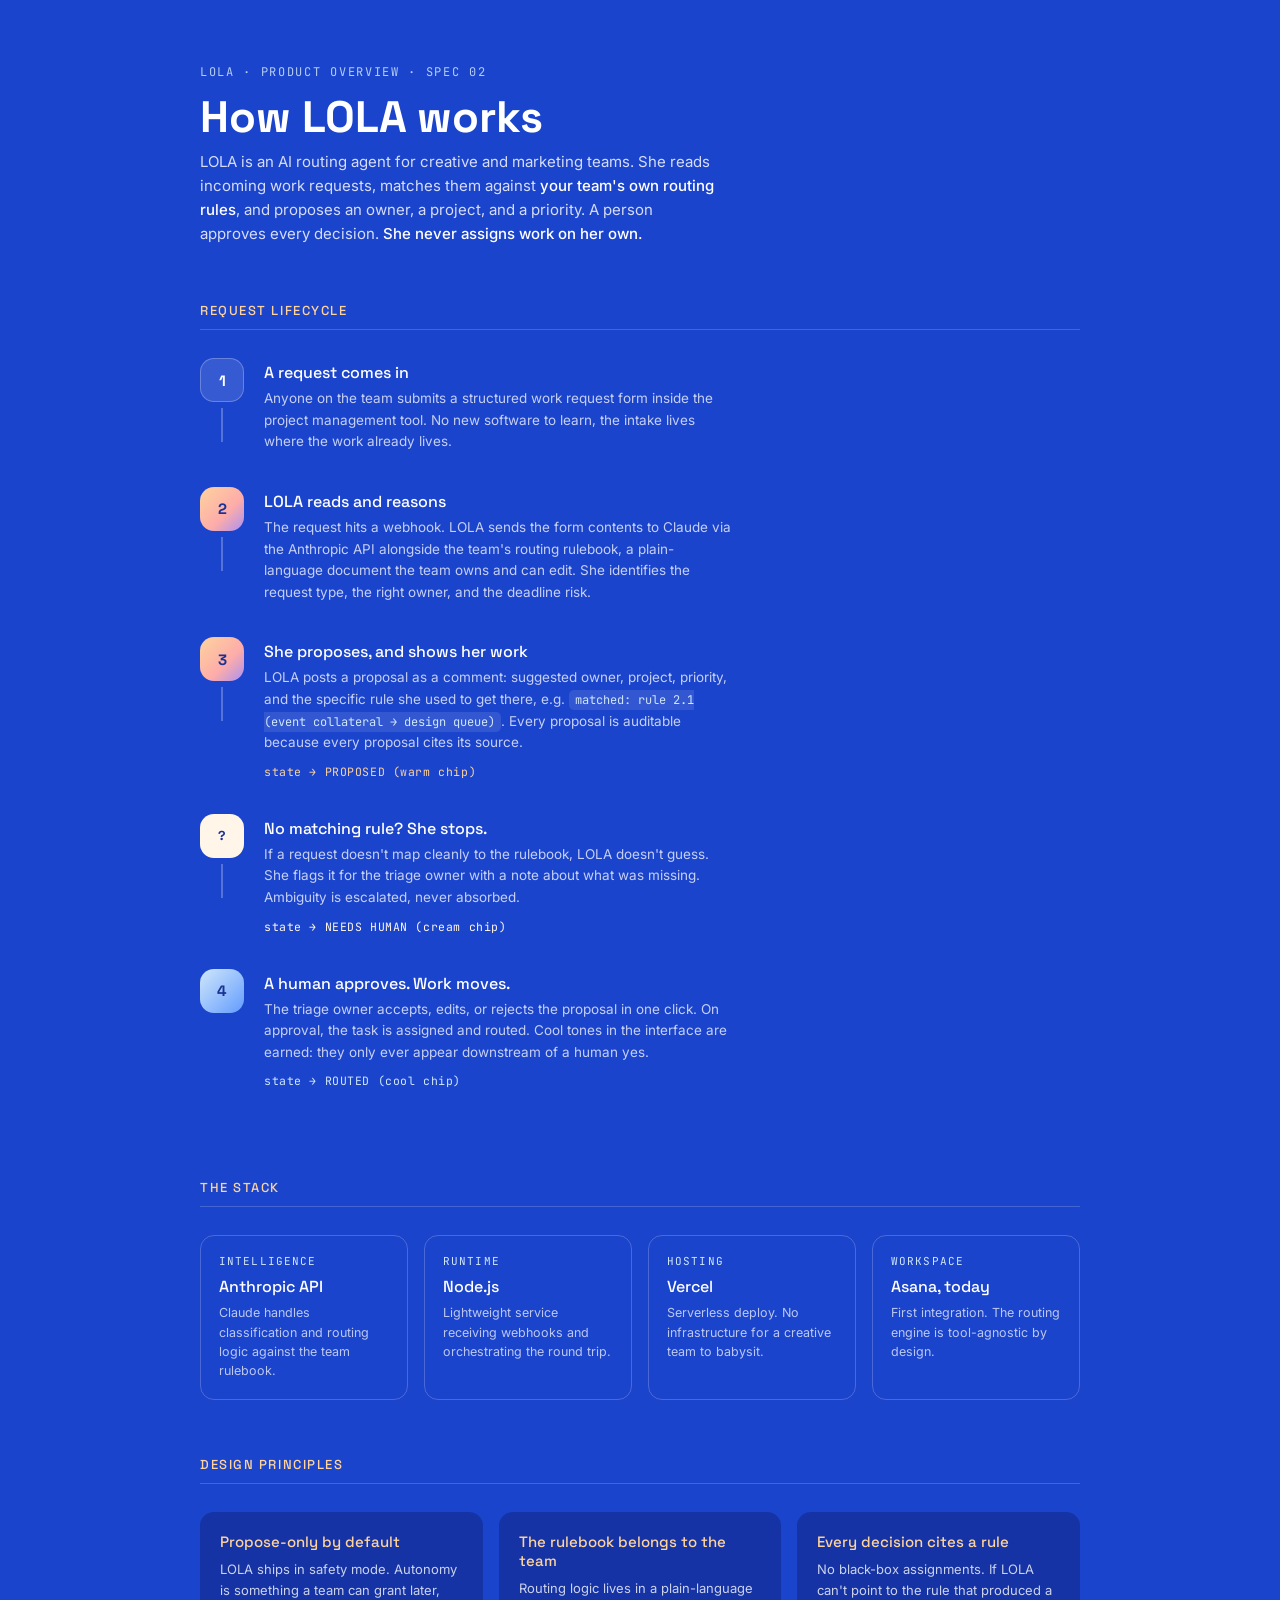
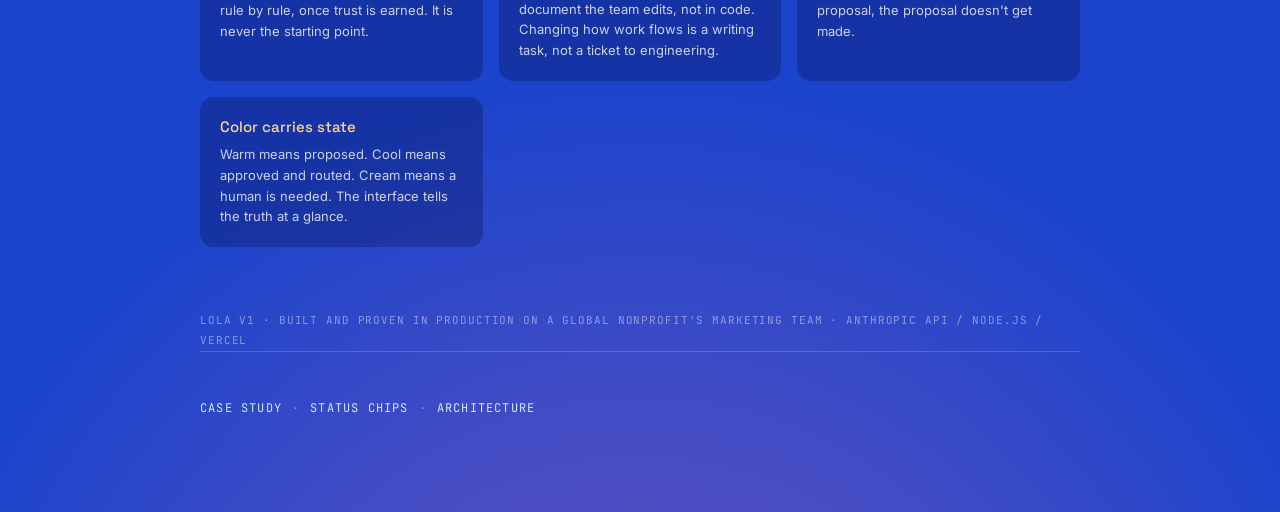
==== specs/architecture.html @ 2197dcaf "LOLA brand site: case study, spec sheets, shared tokens Static site for GitHub Pages. Case study at " ====
<!DOCTYPE html>
<html lang="en">
<head>
<meta charset="UTF-8">
<meta name="viewport" content="width=device-width, initial-scale=1.0">
<title>LOLA · Architecture</title>
<link rel="preconnect" href="https://fonts.googleapis.com">
<link href="https://fonts.googleapis.com/css2?family=Space+Grotesk:wght@400;500;700&family=Inter:wght@400;500&family=JetBrains+Mono:wght@400;500&display=swap" rel="stylesheet">
<link rel="stylesheet" href="../assets/tokens.css">
<link rel="stylesheet" href="../assets/shared.css">
<style>
  body{
    background-image:radial-gradient(ellipse 90% 55% at 50% 115%, rgba(187,100,175,.55), transparent 65%);
    min-height:100vh;
    padding:64px 24px 96px;
  }
  .sheet .lede{max-width:58ch;}
  .sheet h2{margin-bottom:28px;}
  .sheet .footer{line-height:1.8;}

  /* ---- flow ---- */
  .flow{display:flex;flex-direction:column;gap:0;}
  .line{min-height:34px;}
  .stage-body{padding-bottom:34px;}
  .stage-copy{line-height:1.6;}
  .fork{
    display:inline-flex;align-items:center;gap:8px;
    font-family:'JetBrains Mono',monospace;font-size:11.5px;letter-spacing:.05em;
    color:var(--warm-a);margin-top:10px;
  }

  /* ---- stack ---- */
  .stack{display:grid;grid-template-columns:repeat(auto-fit,minmax(190px,1fr));gap:16px;}
  .stack-card{
    border:1px solid rgba(255,255,255,.2);border-radius:14px;padding:18px;
  }
  .stack-label{font-family:'JetBrains Mono',monospace;font-size:11px;letter-spacing:.1em;text-transform:uppercase;color:var(--cool-a);margin-bottom:8px;}
  .stack-name{font-family:'Space Grotesk',sans-serif;font-weight:500;font-size:16px;margin-bottom:6px;}
  .stack-note{font-size:12.5px;line-height:1.55;color:rgba(255,255,255,.7);}

  /* ---- principles ---- */
  .principles{display:grid;grid-template-columns:repeat(auto-fit,minmax(230px,1fr));gap:16px;}
  .principle{
    background:rgba(10,20,90,.35);border-radius:14px;padding:20px;
  }
  .principle h3{font-family:'Space Grotesk',sans-serif;font-weight:500;font-size:15px;margin-bottom:8px;color:var(--warm-a);}
  .principle p{font-size:13px;line-height:1.6;color:rgba(255,255,255,.78);}
</style>
</head>
<body>
<div class="sheet">
  <p class="eyebrow">LOLA · Product Overview · Spec 02</p>
  <h1>How LOLA works</h1>
  <p class="lede">LOLA is an AI routing agent for creative and marketing teams. She reads incoming work requests, matches them against <strong>your team's own routing rules</strong>, and proposes an owner, a project, and a priority. A person approves every decision. <strong>She never assigns work on her own.</strong></p>

  <section>
    <h2>Request lifecycle</h2>
    <div class="flow">

      <div class="stage">
        <div class="rail"><div class="node ghost">1</div><div class="line"></div></div>
        <div class="stage-body">
          <p class="stage-title">A request comes in</p>
          <p class="stage-copy">Anyone on the team submits a structured work request form inside the project management tool. No new software to learn, the intake lives where the work already lives.</p>
        </div>
      </div>

      <div class="stage">
        <div class="rail"><div class="node warm">2</div><div class="line"></div></div>
        <div class="stage-body">
          <p class="stage-title">LOLA reads and reasons</p>
          <p class="stage-copy">The request hits a webhook. LOLA sends the form contents to Claude via the Anthropic API alongside the team's routing rulebook, a plain-language document the team owns and can edit. She identifies the request type, the right owner, and the deadline risk.</p>
        </div>
      </div>

      <div class="stage">
        <div class="rail"><div class="node warm">3</div><div class="line"></div></div>
        <div class="stage-body">
          <p class="stage-title">She proposes, and shows her work</p>
          <p class="stage-copy">LOLA posts a proposal as a comment: suggested owner, project, priority, and the specific rule she used to get there, e.g. <code>matched: rule 2.1 (event collateral → design queue)</code>. Every proposal is auditable because every proposal cites its source.</p>
          <p class="fork">state → PROPOSED (warm chip)</p>
        </div>
      </div>

      <div class="stage">
        <div class="rail"><div class="node cream" style="font-size:13px">?</div><div class="line"></div></div>
        <div class="stage-body">
          <p class="stage-title">No matching rule? She stops.</p>
          <p class="stage-copy">If a request doesn't map cleanly to the rulebook, LOLA doesn't guess. She flags it for the triage owner with a note about what was missing. Ambiguity is escalated, never absorbed.</p>
          <p class="fork" style="color:var(--cream)">state → NEEDS HUMAN (cream chip)</p>
        </div>
      </div>

      <div class="stage">
        <div class="rail"><div class="node cool">4</div></div>
        <div class="stage-body">
          <p class="stage-title">A human approves. Work moves.</p>
          <p class="stage-copy">The triage owner accepts, edits, or rejects the proposal in one click. On approval, the task is assigned and routed. Cool tones in the interface are earned: they only ever appear downstream of a human yes.</p>
          <p class="fork" style="color:var(--cool-a)">state → ROUTED (cool chip)</p>
        </div>
      </div>

    </div>
  </section>

  <section>
    <h2>The stack</h2>
    <div class="stack">
      <div class="stack-card">
        <p class="stack-label">Intelligence</p>
        <p class="stack-name">Anthropic API</p>
        <p class="stack-note">Claude handles classification and routing logic against the team rulebook.</p>
      </div>
      <div class="stack-card">
        <p class="stack-label">Runtime</p>
        <p class="stack-name">Node.js</p>
        <p class="stack-note">Lightweight service receiving webhooks and orchestrating the round trip.</p>
      </div>
      <div class="stack-card">
        <p class="stack-label">Hosting</p>
        <p class="stack-name">Vercel</p>
        <p class="stack-note">Serverless deploy. No infrastructure for a creative team to babysit.</p>
      </div>
      <div class="stack-card">
        <p class="stack-label">Workspace</p>
        <p class="stack-name">Asana, today</p>
        <p class="stack-note">First integration. The routing engine is tool-agnostic by design.</p>
      </div>
    </div>
  </section>

  <section>
    <h2>Design principles</h2>
    <div class="principles">
      <div class="principle">
        <h3>Propose-only by default</h3>
        <p>LOLA ships in safety mode. Autonomy is something a team can grant later, rule by rule, once trust is earned. It is never the starting point.</p>
      </div>
      <div class="principle">
        <h3>The rulebook belongs to the team</h3>
        <p>Routing logic lives in a plain-language document the team edits, not in code. Changing how work flows is a writing task, not a ticket to engineering.</p>
      </div>
      <div class="principle">
        <h3>Every decision cites a rule</h3>
        <p>No black-box assignments. If LOLA can't point to the rule that produced a proposal, the proposal doesn't get made.</p>
      </div>
      <div class="principle">
        <h3>Color carries state</h3>
        <p>Warm means proposed. Cool means approved and routed. Cream means a human is needed. The interface tells the truth at a glance.</p>
      </div>
    </div>
  </section>

  <p class="footer">LOLA V1 · BUILT AND PROVEN IN PRODUCTION ON A GLOBAL NONPROFIT'S MARKETING TEAM · ANTHROPIC API / NODE.JS / VERCEL</p>

  <nav class="site-nav" aria-label="Site pages">
    <a href="../index.html">Case study</a><span class="sep">·</span><a href="chips.html">Status chips</a><span class="sep">·</span><a href="architecture.html">Architecture</a>
  </nav>
</div>
</body>
</html>
---- assets/tokens.css ----
/* LOLA design tokens. Single source of truth.
   Warm gradients mean LOLA proposed something.
   Cool gradients mean a human approved it.
   Flat cream means she stopped and asked for help. */
:root{
  --field:#1B44CC;
  --glow:#BB64AF;
  --warm-a:#FED39D;
  --warm-b:#FDACAA;
  --warm-c:#AA91F4;
  --cool-a:#D0E7FB;
  --cool-b:#639CFE;
  --navy:#1B3196;
  --cream:#FFF6E9;
}
---- assets/shared.css ----
/* Styles shared by every LOLA page. Page files hold only what differs. */

*{margin:0;padding:0;box-sizing:border-box;}
body{font-family:'Inter',sans-serif;background:var(--field);color:#fff;}

/* ---- status chips ---- */
.chip{
  display:inline-flex;align-items:center;gap:8px;
  padding:8px 16px;border-radius:999px;
  font-family:'Space Grotesk',sans-serif;font-weight:500;font-size:14px;
}
.chip .dot{width:8px;height:8px;border-radius:50%;flex:none;background:var(--navy);}
.chip-proposal{background:linear-gradient(135deg,var(--warm-a),var(--warm-b) 55%,var(--warm-c));color:var(--navy);}
.chip-proposal .dot{animation:pulse 2.2s ease-in-out infinite;}
.chip-routed{background:linear-gradient(135deg,var(--cool-a),var(--cool-b));color:var(--navy);}
.chip-human{background:var(--cream);color:var(--navy);}
.chip.sm{padding:5px 12px;font-size:12px;}
@keyframes pulse{0%,100%{opacity:1;}50%{opacity:.35;}}
@media (prefers-reduced-motion:reduce){.chip-proposal .dot{animation:none;}}

/* ---- request queue rows ---- */
.queue-head,.task-head{
  display:flex;align-items:center;gap:10px;padding:14px 20px;
  border-bottom:1px solid #ECEEF3;
  font-family:'Space Grotesk',sans-serif;font-weight:500;font-size:13px;color:#5a5f6b;
}
.avatar{
  width:26px;height:26px;border-radius:8px;flex:none;position:relative;
  background:linear-gradient(150deg,var(--cool-a),var(--cool-b));
}
.avatar::before,.avatar::after{content:"";position:absolute;width:3px;height:7px;border-radius:2px;background:var(--navy);top:8px;}
.avatar::before{left:8px;}
.avatar::after{right:8px;}
.task{display:flex;align-items:center;gap:14px;padding:16px 20px;border-bottom:1px solid #F1F2F6;}
.task:last-child{border-bottom:none;}
.task-title{flex:1;font-size:14px;font-weight:500;}
.task-meta{font-family:'JetBrains Mono',monospace;font-size:11.5px;color:#8a8f9c;}

/* ---- lifecycle flow ---- */
.stage{display:flex;gap:20px;align-items:flex-start;}
.rail{display:flex;flex-direction:column;align-items:center;flex:none;width:44px;}
.node{
  width:44px;height:44px;border-radius:14px;flex:none;
  display:flex;align-items:center;justify-content:center;
  font-family:'Space Grotesk',sans-serif;font-weight:700;font-size:15px;color:var(--navy);
}
.node.warm{background:linear-gradient(135deg,var(--warm-a),var(--warm-b) 60%,var(--warm-c));}
.node.cool{background:linear-gradient(135deg,var(--cool-a),var(--cool-b));}
.node.cream{background:var(--cream);}
.node.ghost{background:rgba(255,255,255,.12);color:#fff;border:1px solid rgba(255,255,255,.25);}
.line{width:2px;flex:1;background:rgba(255,255,255,.25);margin:6px 0;}
.stage-body{padding-top:4px;}
.stage-title{font-family:'Space Grotesk',sans-serif;font-weight:500;font-size:16px;margin-bottom:5px;}
.stage-copy{font-size:13.5px;color:rgba(255,255,255,.75);max-width:52ch;}
.stage-copy code{
  font-family:'JetBrains Mono',monospace;font-size:12px;
  background:rgba(255,255,255,.1);border-radius:5px;padding:2px 6px;color:var(--cool-a);
}

/* ---- spec sheet scaffolding ---- */
.sheet{max-width:880px;margin:0 auto;}
.sheet .eyebrow{
  font-family:'JetBrains Mono',monospace;
  font-size:12px;letter-spacing:.14em;text-transform:uppercase;
  color:var(--cool-a);opacity:.85;margin-bottom:14px;
}
.sheet h1{
  font-family:'Space Grotesk',sans-serif;
  font-weight:700;font-size:clamp(30px,5vw,44px);line-height:1.05;
  margin-bottom:10px;
}
.sheet .lede{font-size:15px;line-height:1.6;color:rgba(255,255,255,.82);margin-bottom:56px;}
.sheet .lede strong{color:#fff;font-weight:500;}
.sheet section{margin-bottom:56px;}
.sheet h2{
  font-family:'Space Grotesk',sans-serif;font-weight:500;font-size:13px;
  letter-spacing:.12em;text-transform:uppercase;color:var(--warm-a);
  border-bottom:1px solid rgba(255,255,255,.18);
  padding-bottom:10px;
}
.sheet .footer{
  margin-top:64px;font-family:'JetBrains Mono',monospace;font-size:11px;
  color:rgba(255,255,255,.45);letter-spacing:.08em;
}

/* ---- site footer nav ---- */
.site-foot{padding:0 24px 64px;}
.site-nav{
  max-width:880px;margin:0 auto;padding:48px 0 0;
  border-top:1px solid rgba(255,255,255,.18);
  font-family:'JetBrains Mono',monospace;font-size:12px;
  letter-spacing:.1em;text-transform:uppercase;
}
.site-nav a{color:var(--cool-a);text-decoration:none;}
.site-nav a:hover,.site-nav a:focus-visible{text-decoration:underline;}
.site-nav .sep{color:rgba(255,255,255,.4);margin:0 10px;}
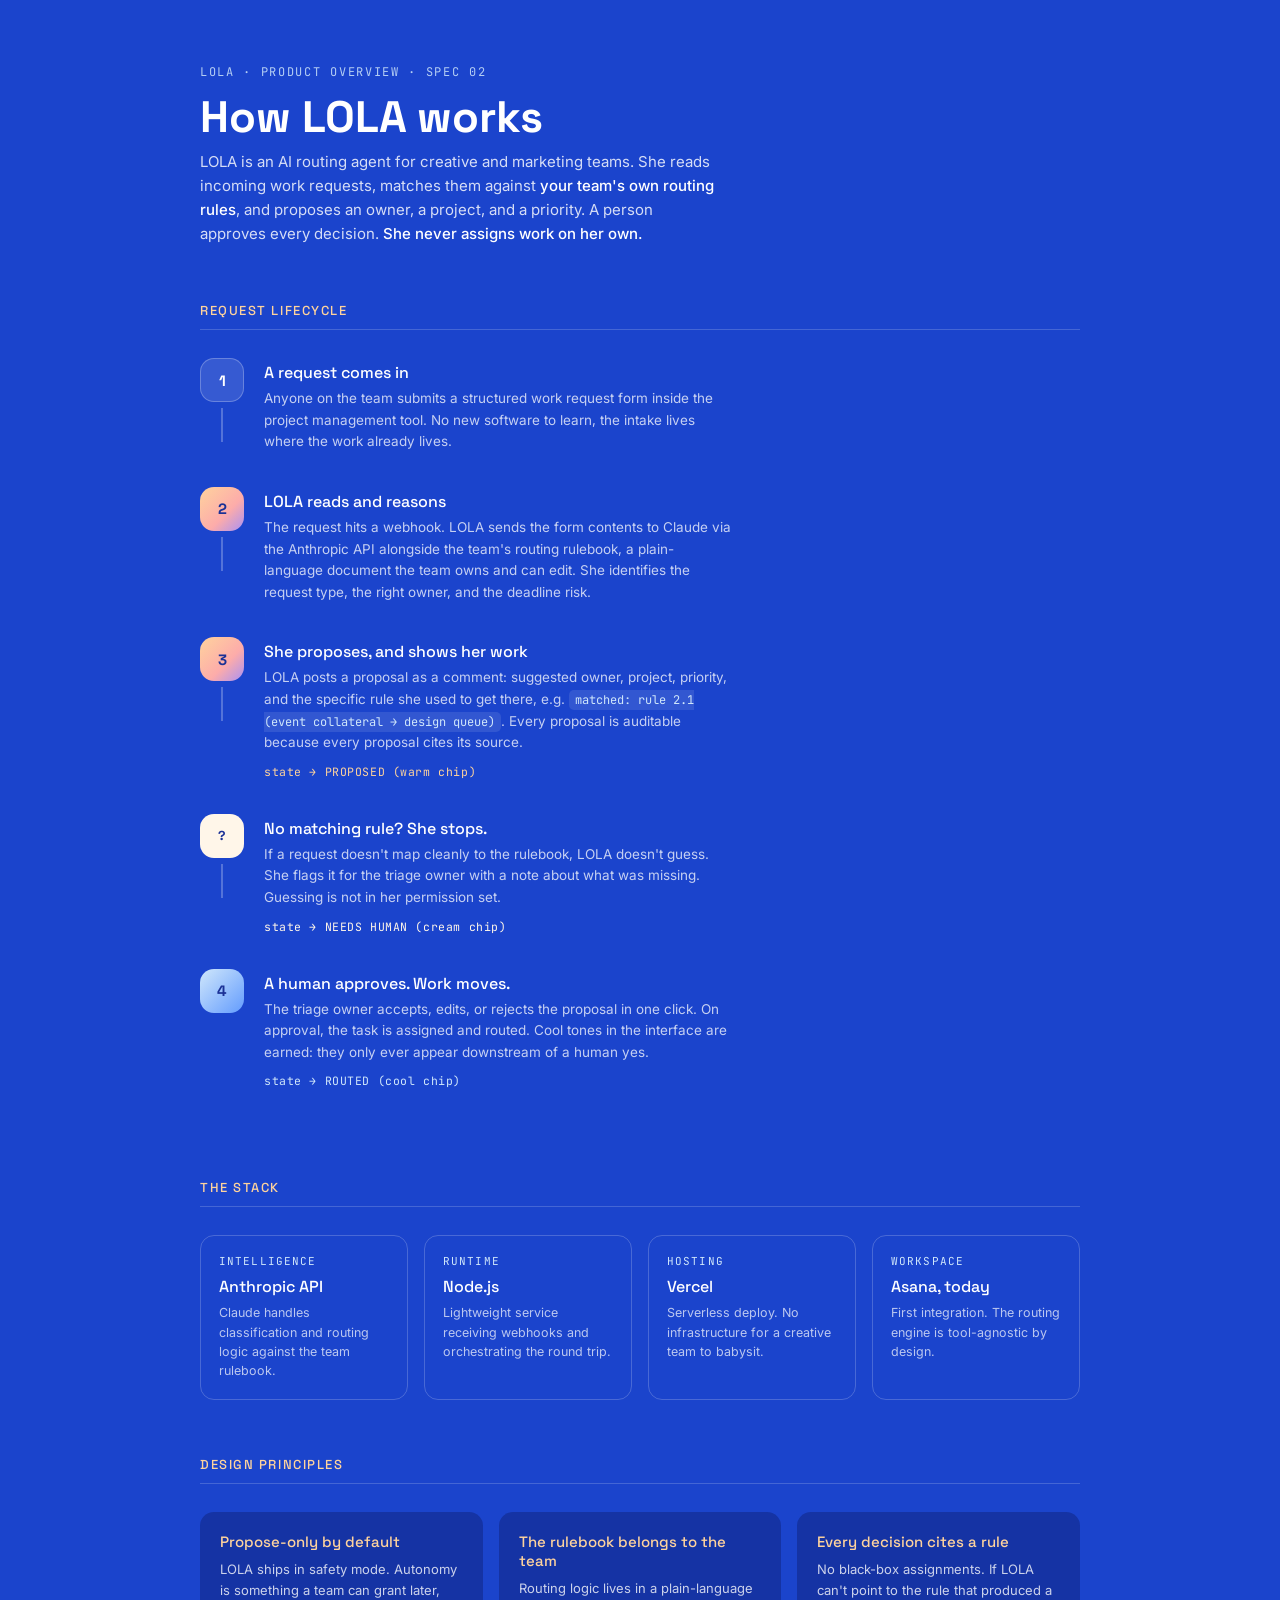
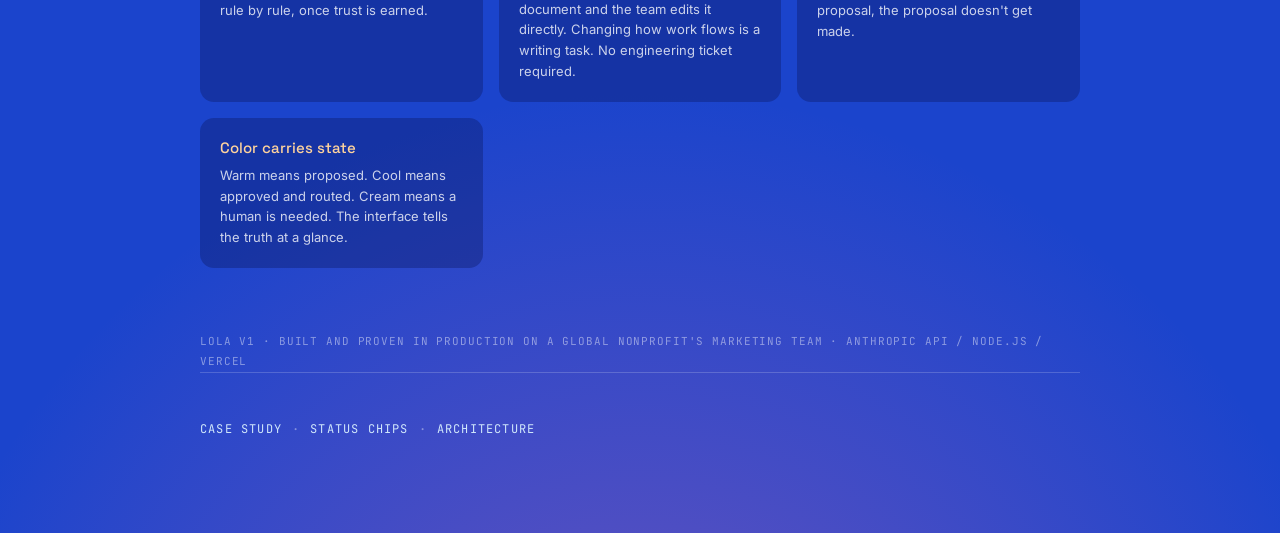
==== commit 37ca972c: "copy: remove contrast constructions from spec pages Co-Authored-By: Claude Fable 5 <noreply@anthropi" ====
--- a/specs/architecture.html
+++ b/specs/architecture.html
@@ -86,7 +86,7 @@
         <div class="rail"><div class="node cream" style="font-size:13px">?</div><div class="line"></div></div>
         <div class="stage-body">
           <p class="stage-title">No matching rule? She stops.</p>
-          <p class="stage-copy">If a request doesn't map cleanly to the rulebook, LOLA doesn't guess. She flags it for the triage owner with a note about what was missing. Ambiguity is escalated, never absorbed.</p>
+          <p class="stage-copy">If a request doesn't map cleanly to the rulebook, LOLA doesn't guess. She flags it for the triage owner with a note about what was missing. Guessing is not in her permission set.</p>
           <p class="fork" style="color:var(--cream)">state → NEEDS HUMAN (cream chip)</p>
         </div>
       </div>
@@ -134,11 +134,11 @@
     <div class="principles">
       <div class="principle">
         <h3>Propose-only by default</h3>
-        <p>LOLA ships in safety mode. Autonomy is something a team can grant later, rule by rule, once trust is earned. It is never the starting point.</p>
+        <p>LOLA ships in safety mode. Autonomy is something a team can grant later, rule by rule, once trust is earned.</p>
       </div>
       <div class="principle">
         <h3>The rulebook belongs to the team</h3>
-        <p>Routing logic lives in a plain-language document the team edits, not in code. Changing how work flows is a writing task, not a ticket to engineering.</p>
+        <p>Routing logic lives in a plain-language document and the team edits it directly. Changing how work flows is a writing task. No engineering ticket required.</p>
       </div>
       <div class="principle">
         <h3>Every decision cites a rule</h3>
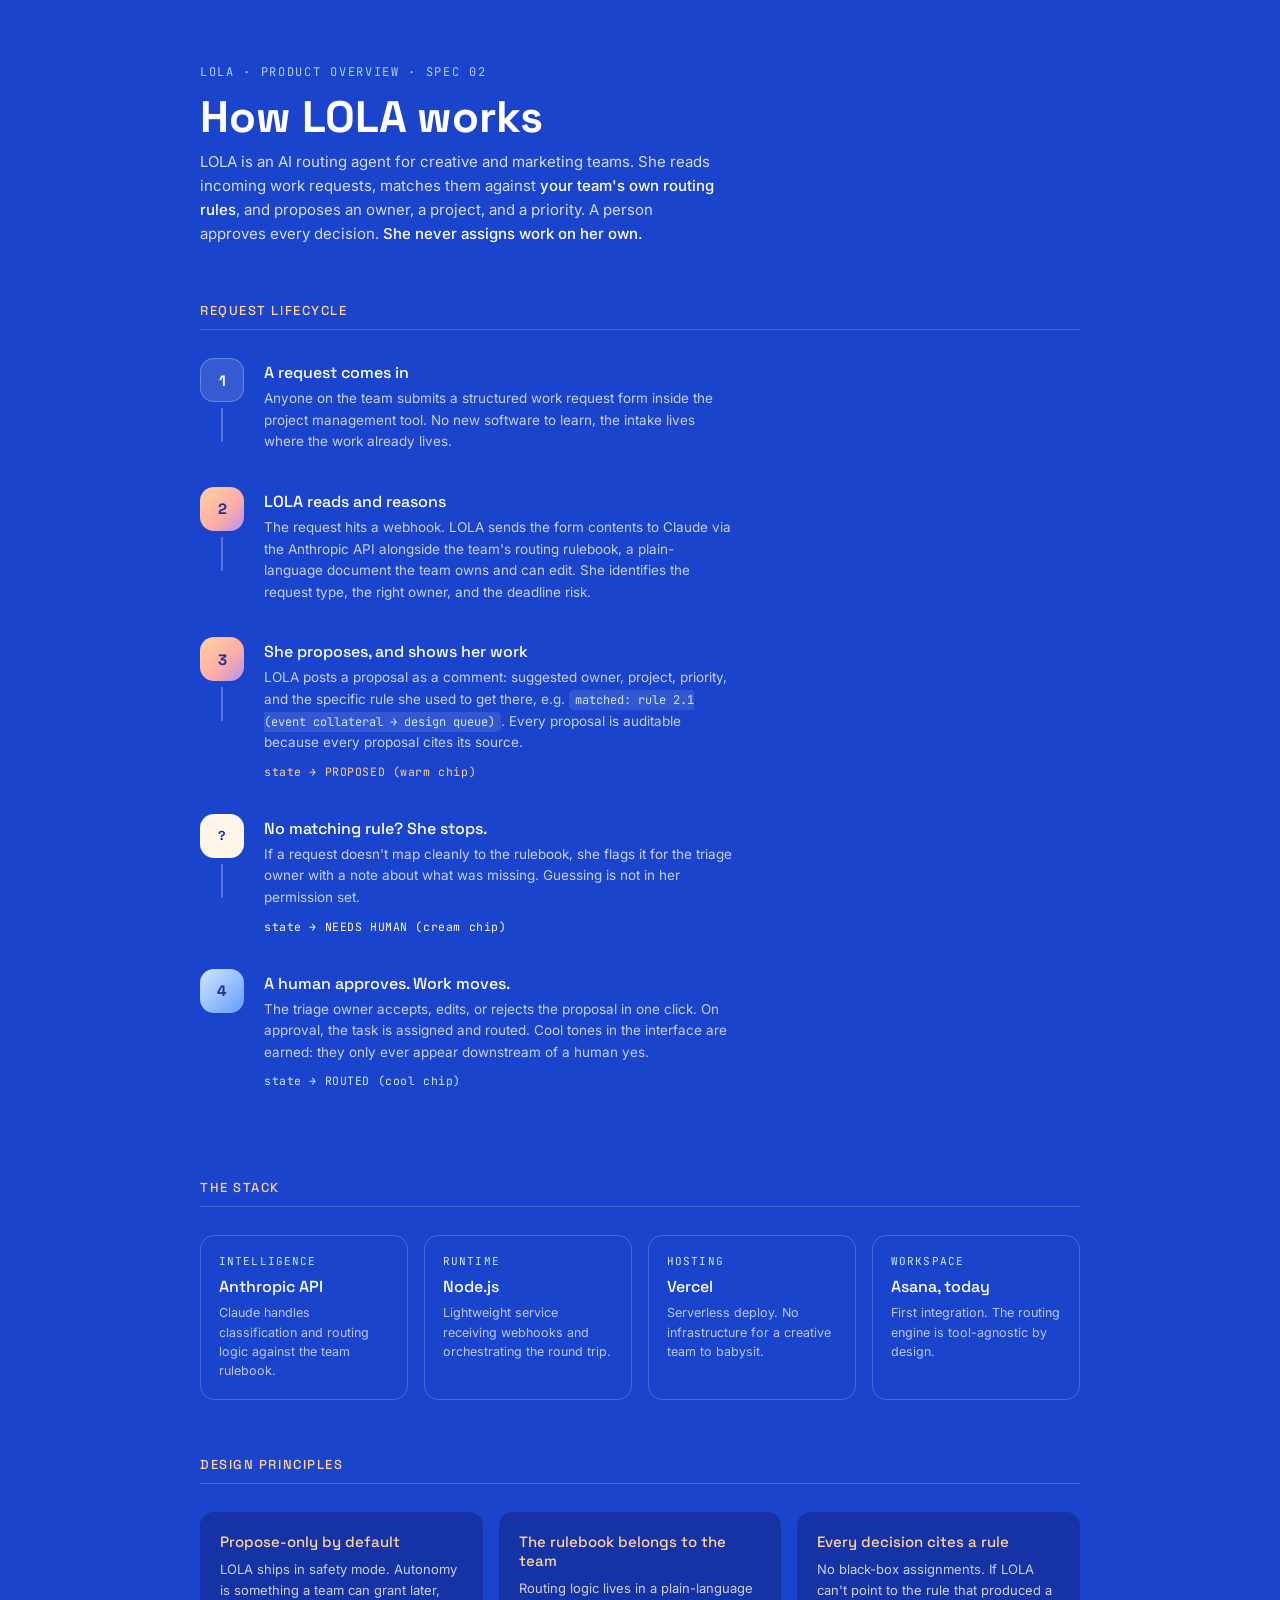
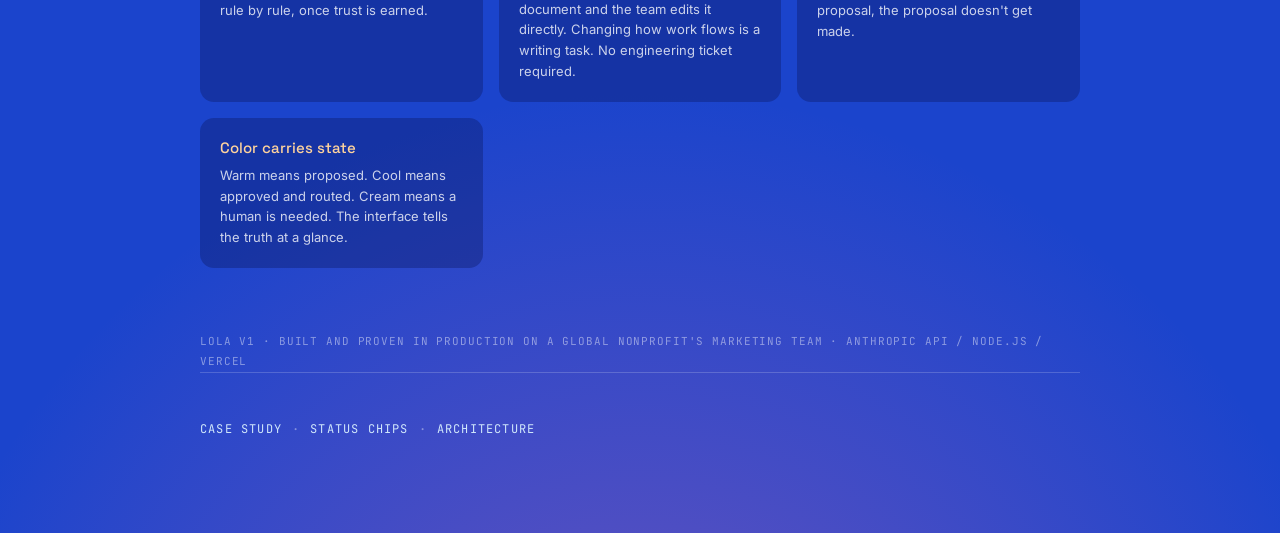
==== commit e4d2cb88: "copy: tighten no-match step Co-Authored-By: Claude Fable 5 <noreply@anthropic.com>" ====
--- a/specs/architecture.html
+++ b/specs/architecture.html
@@ -86,7 +86,7 @@
         <div class="rail"><div class="node cream" style="font-size:13px">?</div><div class="line"></div></div>
         <div class="stage-body">
           <p class="stage-title">No matching rule? She stops.</p>
-          <p class="stage-copy">If a request doesn't map cleanly to the rulebook, LOLA doesn't guess. She flags it for the triage owner with a note about what was missing. Guessing is not in her permission set.</p>
+          <p class="stage-copy">If a request doesn't map cleanly to the rulebook, she flags it for the triage owner with a note about what was missing. Guessing is not in her permission set.</p>
           <p class="fork" style="color:var(--cream)">state → NEEDS HUMAN (cream chip)</p>
         </div>
       </div>
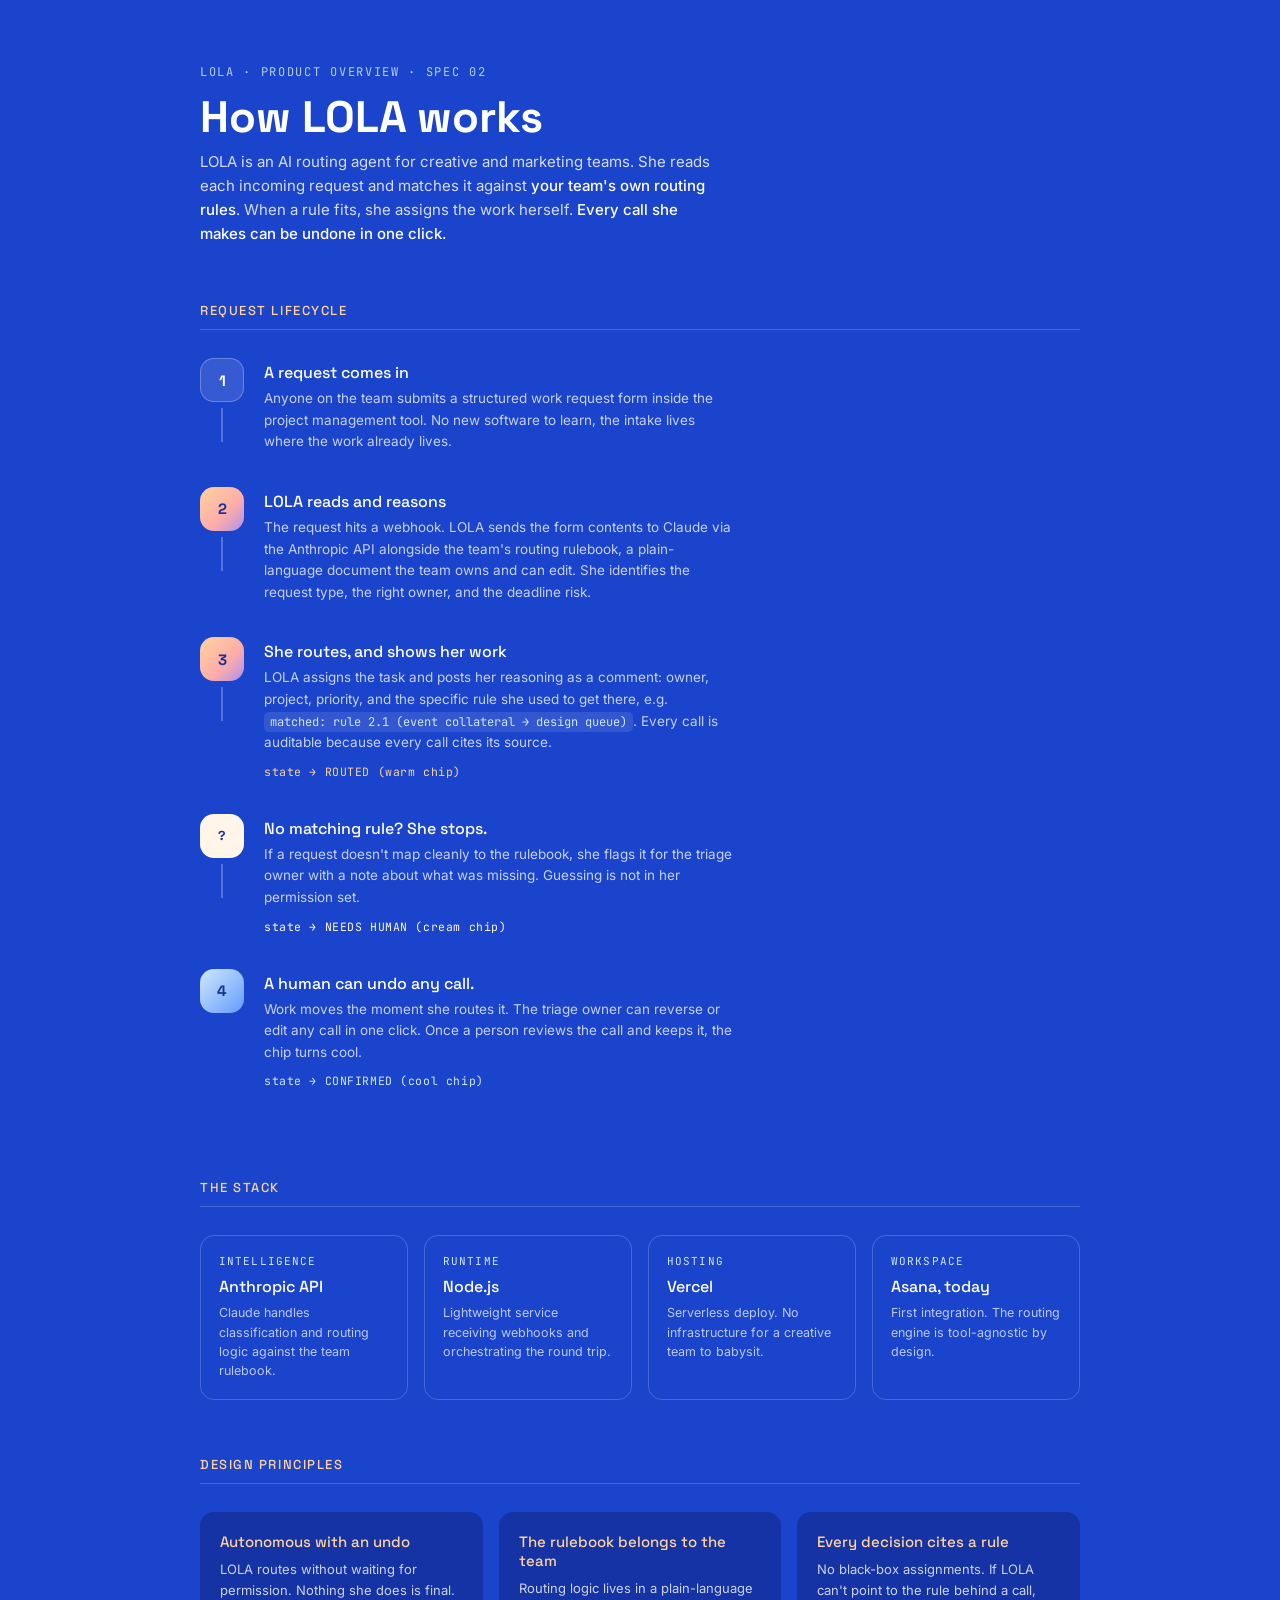
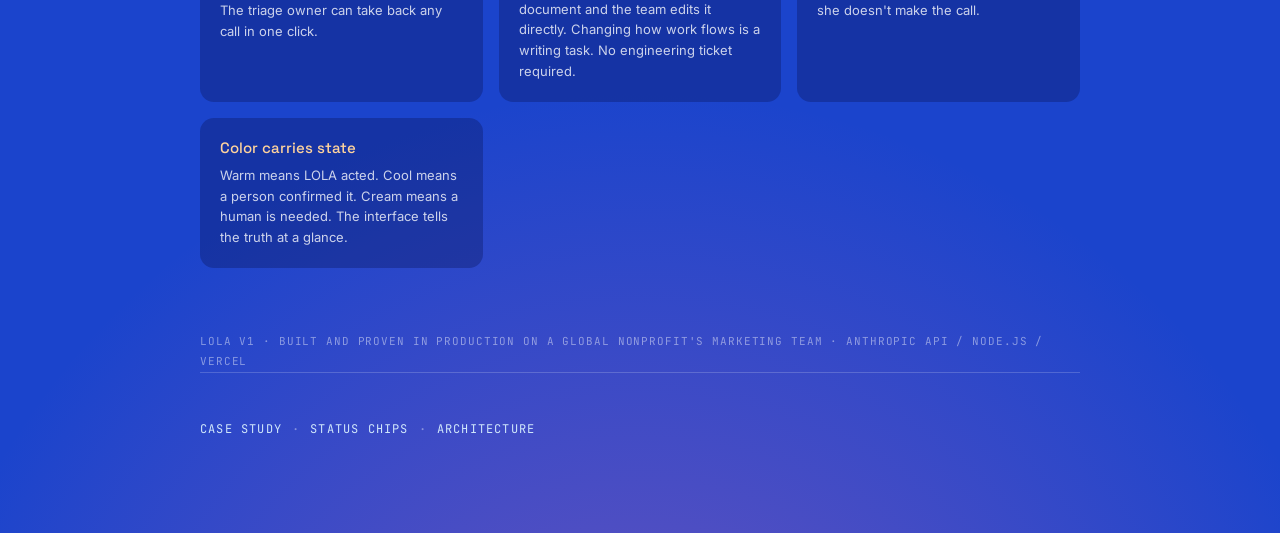
==== commit cf27fb92: "content: LOLA routes autonomously, approval becomes one-click undo Warm now means LOLA acted on her " ====
--- a/specs/architecture.html
+++ b/specs/architecture.html
@@ -51,7 +51,7 @@
 <div class="sheet">
   <p class="eyebrow">LOLA · Product Overview · Spec 02</p>
   <h1>How LOLA works</h1>
-  <p class="lede">LOLA is an AI routing agent for creative and marketing teams. She reads incoming work requests, matches them against <strong>your team's own routing rules</strong>, and proposes an owner, a project, and a priority. A person approves every decision. <strong>She never assigns work on her own.</strong></p>
+  <p class="lede">LOLA is an AI routing agent for creative and marketing teams. She reads each incoming request and matches it against <strong>your team's own routing rules</strong>. When a rule fits, she assigns the work herself. <strong>Every call she makes can be undone in one click.</strong></p>
 
   <section>
     <h2>Request lifecycle</h2>
@@ -76,9 +76,9 @@
       <div class="stage">
         <div class="rail"><div class="node warm">3</div><div class="line"></div></div>
         <div class="stage-body">
-          <p class="stage-title">She proposes, and shows her work</p>
-          <p class="stage-copy">LOLA posts a proposal as a comment: suggested owner, project, priority, and the specific rule she used to get there, e.g. <code>matched: rule 2.1 (event collateral → design queue)</code>. Every proposal is auditable because every proposal cites its source.</p>
-          <p class="fork">state → PROPOSED (warm chip)</p>
+          <p class="stage-title">She routes, and shows her work</p>
+          <p class="stage-copy">LOLA assigns the task and posts her reasoning as a comment: owner, project, priority, and the specific rule she used to get there, e.g. <code>matched: rule 2.1 (event collateral → design queue)</code>. Every call is auditable because every call cites its source.</p>
+          <p class="fork">state → ROUTED (warm chip)</p>
         </div>
       </div>
 
@@ -94,9 +94,9 @@
       <div class="stage">
         <div class="rail"><div class="node cool">4</div></div>
         <div class="stage-body">
-          <p class="stage-title">A human approves. Work moves.</p>
-          <p class="stage-copy">The triage owner accepts, edits, or rejects the proposal in one click. On approval, the task is assigned and routed. Cool tones in the interface are earned: they only ever appear downstream of a human yes.</p>
-          <p class="fork" style="color:var(--cool-a)">state → ROUTED (cool chip)</p>
+          <p class="stage-title">A human can undo any call.</p>
+          <p class="stage-copy">Work moves the moment she routes it. The triage owner can reverse or edit any call in one click. Once a person reviews the call and keeps it, the chip turns cool.</p>
+          <p class="fork" style="color:var(--cool-a)">state → CONFIRMED (cool chip)</p>
         </div>
       </div>
 
@@ -133,8 +133,8 @@
     <h2>Design principles</h2>
     <div class="principles">
       <div class="principle">
-        <h3>Propose-only by default</h3>
-        <p>LOLA ships in safety mode. Autonomy is something a team can grant later, rule by rule, once trust is earned.</p>
+        <h3>Autonomous with an undo</h3>
+        <p>LOLA routes without waiting for permission. Nothing she does is final. The triage owner can take back any call in one click.</p>
       </div>
       <div class="principle">
         <h3>The rulebook belongs to the team</h3>
@@ -142,11 +142,11 @@
       </div>
       <div class="principle">
         <h3>Every decision cites a rule</h3>
-        <p>No black-box assignments. If LOLA can't point to the rule that produced a proposal, the proposal doesn't get made.</p>
+        <p>No black-box assignments. If LOLA can't point to the rule behind a call, she doesn't make the call.</p>
       </div>
       <div class="principle">
         <h3>Color carries state</h3>
-        <p>Warm means proposed. Cool means approved and routed. Cream means a human is needed. The interface tells the truth at a glance.</p>
+        <p>Warm means LOLA acted. Cool means a person confirmed it. Cream means a human is needed. The interface tells the truth at a glance.</p>
       </div>
     </div>
   </section>
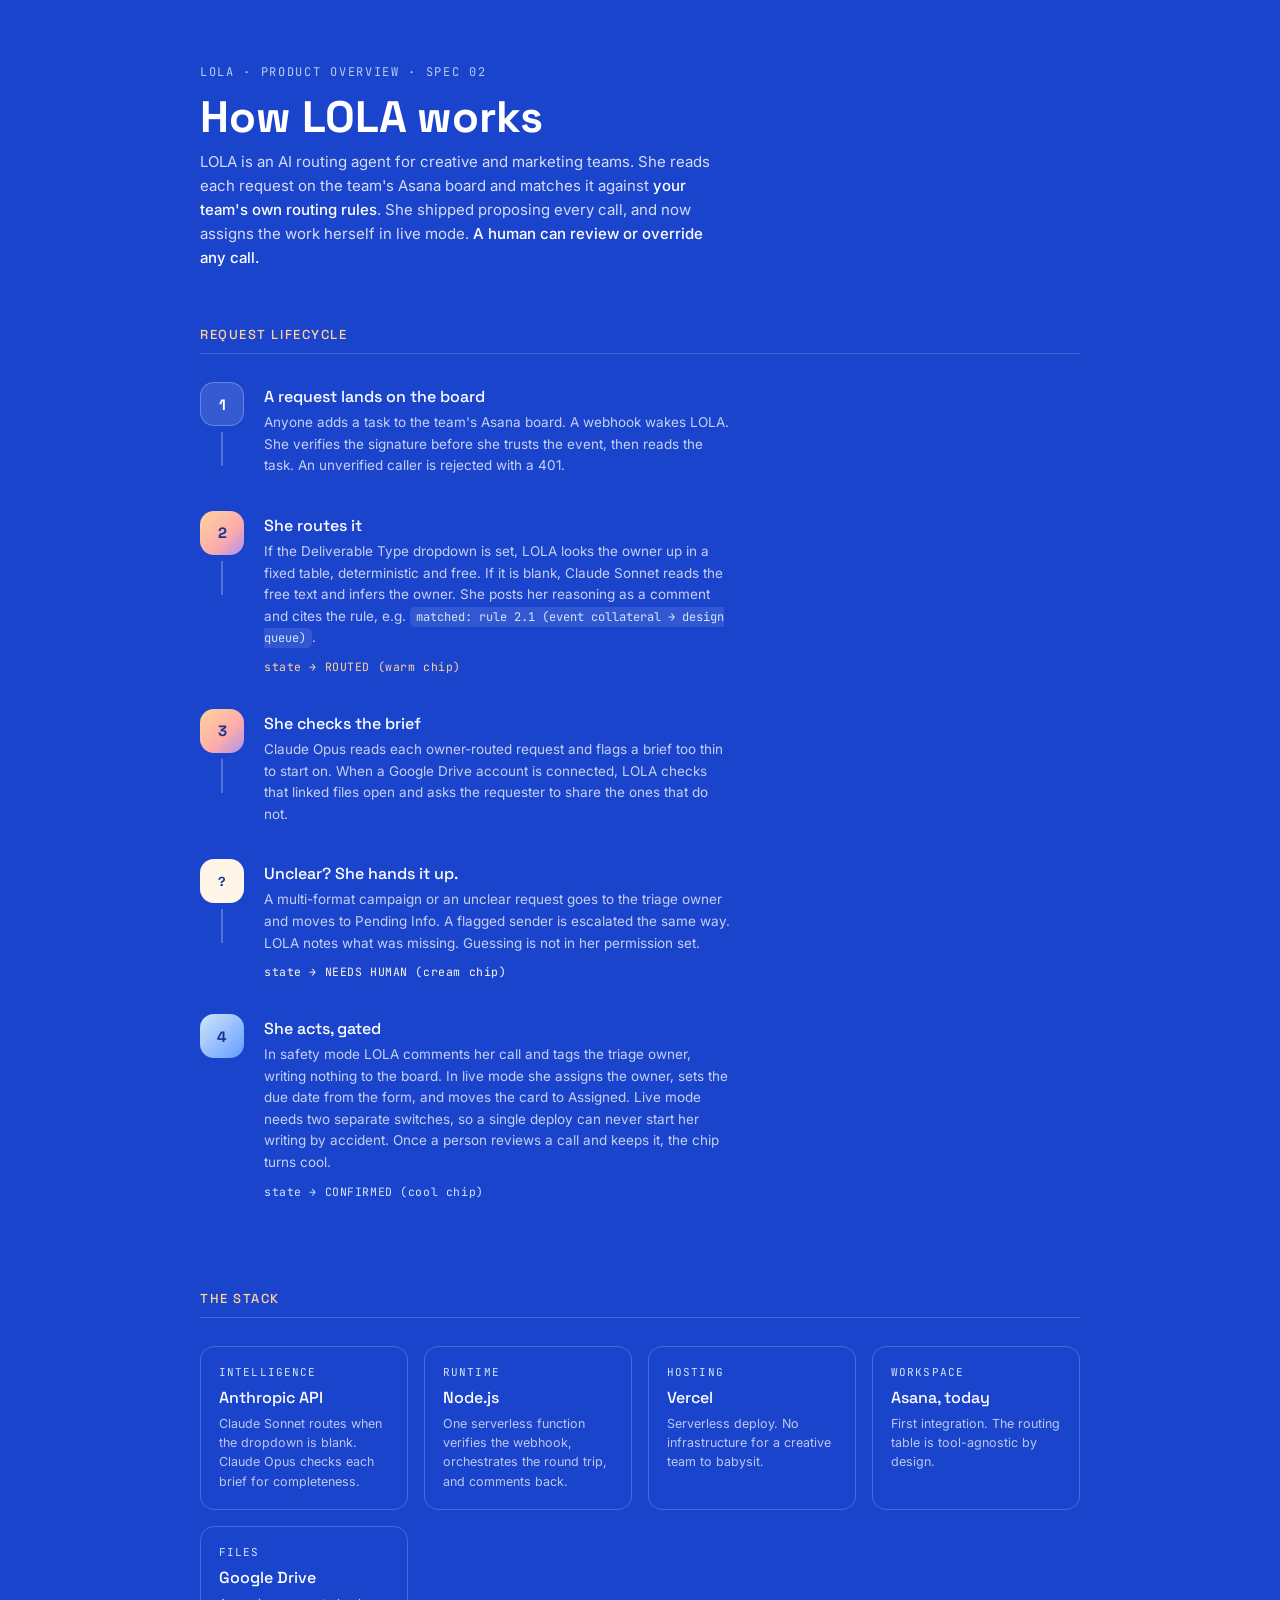
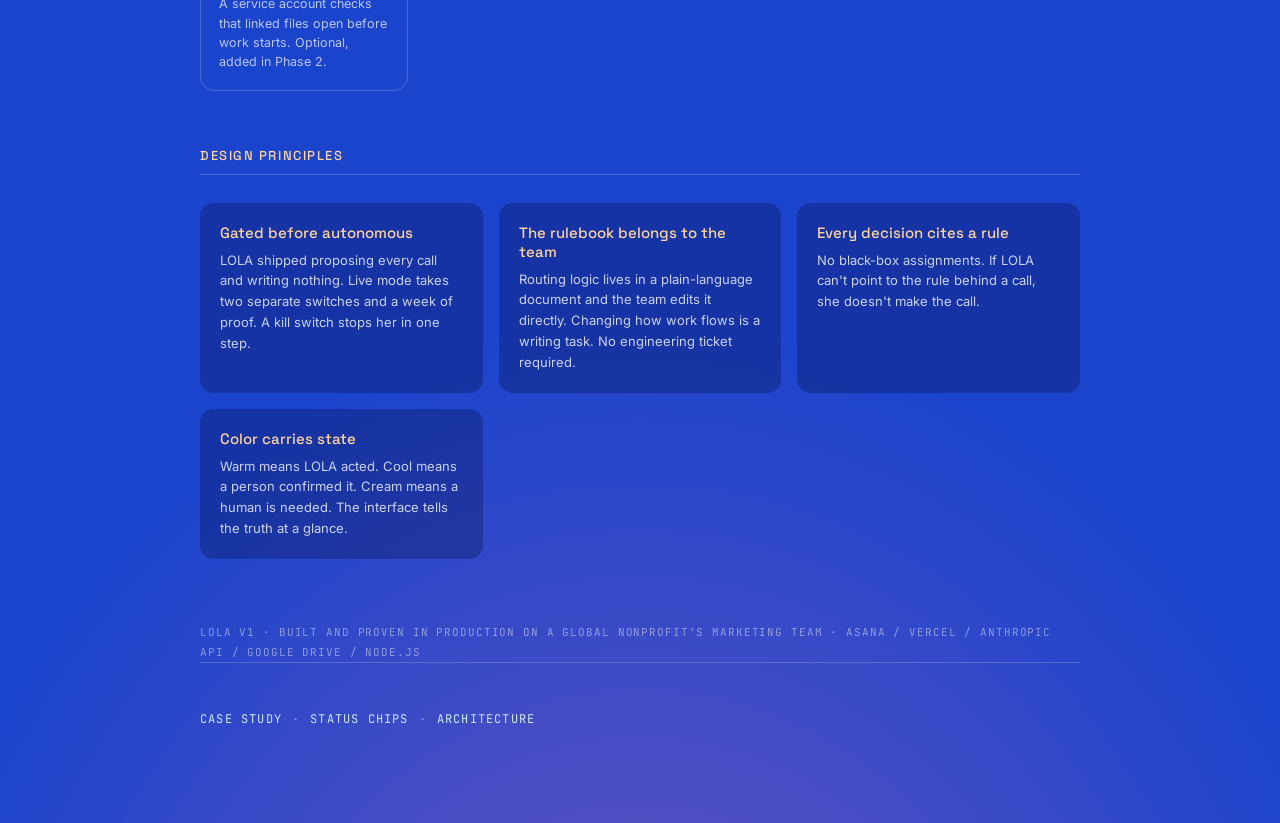
==== commit f735e319: "content: align site with real build (Asana router, safety->live, phases) Rewrite the narrative to ma" ====
--- a/specs/architecture.html
+++ b/specs/architecture.html
@@ -51,7 +51,7 @@
 <div class="sheet">
   <p class="eyebrow">LOLA · Product Overview · Spec 02</p>
   <h1>How LOLA works</h1>
-  <p class="lede">LOLA is an AI routing agent for creative and marketing teams. She reads each incoming request and matches it against <strong>your team's own routing rules</strong>. When a rule fits, she assigns the work herself. <strong>Every call she makes can be undone in one click.</strong></p>
+  <p class="lede">LOLA is an AI routing agent for creative and marketing teams. She reads each request on the team's Asana board and matches it against <strong>your team's own routing rules</strong>. She shipped proposing every call, and now assigns the work herself in live mode. <strong>A human can review or override any call.</strong></p>
 
   <section>
     <h2>Request lifecycle</h2>
@@ -60,33 +60,33 @@
       <div class="stage">
         <div class="rail"><div class="node ghost">1</div><div class="line"></div></div>
         <div class="stage-body">
-          <p class="stage-title">A request comes in</p>
-          <p class="stage-copy">Anyone on the team submits a structured work request form inside the project management tool. No new software to learn, the intake lives where the work already lives.</p>
+          <p class="stage-title">A request lands on the board</p>
+          <p class="stage-copy">Anyone adds a task to the team's Asana board. A webhook wakes LOLA. She verifies the signature before she trusts the event, then reads the task. An unverified caller is rejected with a 401.</p>
         </div>
       </div>
 
       <div class="stage">
         <div class="rail"><div class="node warm">2</div><div class="line"></div></div>
         <div class="stage-body">
-          <p class="stage-title">LOLA reads and reasons</p>
-          <p class="stage-copy">The request hits a webhook. LOLA sends the form contents to Claude via the Anthropic API alongside the team's routing rulebook, a plain-language document the team owns and can edit. She identifies the request type, the right owner, and the deadline risk.</p>
+          <p class="stage-title">She routes it</p>
+          <p class="stage-copy">If the Deliverable Type dropdown is set, LOLA looks the owner up in a fixed table, deterministic and free. If it is blank, Claude Sonnet reads the free text and infers the owner. She posts her reasoning as a comment and cites the rule, e.g. <code>matched: rule 2.1 (event collateral → design queue)</code>.</p>
+          <p class="fork">state → ROUTED (warm chip)</p>
         </div>
       </div>
 
       <div class="stage">
         <div class="rail"><div class="node warm">3</div><div class="line"></div></div>
         <div class="stage-body">
-          <p class="stage-title">She routes, and shows her work</p>
-          <p class="stage-copy">LOLA assigns the task and posts her reasoning as a comment: owner, project, priority, and the specific rule she used to get there, e.g. <code>matched: rule 2.1 (event collateral → design queue)</code>. Every call is auditable because every call cites its source.</p>
-          <p class="fork">state → ROUTED (warm chip)</p>
+          <p class="stage-title">She checks the brief</p>
+          <p class="stage-copy">Claude Opus reads each owner-routed request and flags a brief too thin to start on. When a Google Drive account is connected, LOLA checks that linked files open and asks the requester to share the ones that do not.</p>
         </div>
       </div>
 
       <div class="stage">
         <div class="rail"><div class="node cream" style="font-size:13px">?</div><div class="line"></div></div>
         <div class="stage-body">
-          <p class="stage-title">No matching rule? She stops.</p>
-          <p class="stage-copy">If a request doesn't map cleanly to the rulebook, she flags it for the triage owner with a note about what was missing. Guessing is not in her permission set.</p>
+          <p class="stage-title">Unclear? She hands it up.</p>
+          <p class="stage-copy">A multi-format campaign or an unclear request goes to the triage owner and moves to Pending Info. A flagged sender is escalated the same way. LOLA notes what was missing. Guessing is not in her permission set.</p>
           <p class="fork" style="color:var(--cream)">state → NEEDS HUMAN (cream chip)</p>
         </div>
       </div>
@@ -94,8 +94,8 @@
       <div class="stage">
         <div class="rail"><div class="node cool">4</div></div>
         <div class="stage-body">
-          <p class="stage-title">A human can undo any call.</p>
-          <p class="stage-copy">Work moves the moment she routes it. The triage owner can reverse or edit any call in one click. Once a person reviews the call and keeps it, the chip turns cool.</p>
+          <p class="stage-title">She acts, gated</p>
+          <p class="stage-copy">In safety mode LOLA comments her call and tags the triage owner, writing nothing to the board. In live mode she assigns the owner, sets the due date from the form, and moves the card to Assigned. Live mode needs two separate switches, so a single deploy can never start her writing by accident. Once a person reviews a call and keeps it, the chip turns cool.</p>
           <p class="fork" style="color:var(--cool-a)">state → CONFIRMED (cool chip)</p>
         </div>
       </div>
@@ -109,12 +109,12 @@
       <div class="stack-card">
         <p class="stack-label">Intelligence</p>
         <p class="stack-name">Anthropic API</p>
-        <p class="stack-note">Claude handles classification and routing logic against the team rulebook.</p>
+        <p class="stack-note">Claude Sonnet routes when the dropdown is blank. Claude Opus checks each brief for completeness.</p>
       </div>
       <div class="stack-card">
         <p class="stack-label">Runtime</p>
         <p class="stack-name">Node.js</p>
-        <p class="stack-note">Lightweight service receiving webhooks and orchestrating the round trip.</p>
+        <p class="stack-note">One serverless function verifies the webhook, orchestrates the round trip, and comments back.</p>
       </div>
       <div class="stack-card">
         <p class="stack-label">Hosting</p>
@@ -124,7 +124,12 @@
       <div class="stack-card">
         <p class="stack-label">Workspace</p>
         <p class="stack-name">Asana, today</p>
-        <p class="stack-note">First integration. The routing engine is tool-agnostic by design.</p>
+        <p class="stack-note">First integration. The routing table is tool-agnostic by design.</p>
+      </div>
+      <div class="stack-card">
+        <p class="stack-label">Files</p>
+        <p class="stack-name">Google Drive</p>
+        <p class="stack-note">A service account checks that linked files open before work starts. Optional, added in Phase 2.</p>
       </div>
     </div>
   </section>
@@ -133,8 +138,8 @@
     <h2>Design principles</h2>
     <div class="principles">
       <div class="principle">
-        <h3>Autonomous with an undo</h3>
-        <p>LOLA routes without waiting for permission. Nothing she does is final. The triage owner can take back any call in one click.</p>
+        <h3>Gated before autonomous</h3>
+        <p>LOLA shipped proposing every call and writing nothing. Live mode takes two separate switches and a week of proof. A kill switch stops her in one step.</p>
       </div>
       <div class="principle">
         <h3>The rulebook belongs to the team</h3>
@@ -151,7 +156,7 @@
     </div>
   </section>
 
-  <p class="footer">LOLA V1 · BUILT AND PROVEN IN PRODUCTION ON A GLOBAL NONPROFIT'S MARKETING TEAM · ANTHROPIC API / NODE.JS / VERCEL</p>
+  <p class="footer">LOLA V1 · BUILT AND PROVEN IN PRODUCTION ON A GLOBAL NONPROFIT'S MARKETING TEAM · ASANA / VERCEL / ANTHROPIC API / GOOGLE DRIVE / NODE.JS</p>
 
   <nav class="site-nav" aria-label="Site pages">
     <a href="../index.html">Case study</a><span class="sep">·</span><a href="chips.html">Status chips</a><span class="sep">·</span><a href="architecture.html">Architecture</a>
--- a/assets/shared.css
+++ b/assets/shared.css
@@ -10,13 +10,13 @@
   font-family:'Space Grotesk',sans-serif;font-weight:500;font-size:14px;
 }
 .chip .dot{width:8px;height:8px;border-radius:50%;flex:none;background:var(--navy);}
-.chip-proposal{background:linear-gradient(135deg,var(--warm-a),var(--warm-b) 55%,var(--warm-c));color:var(--navy);}
-.chip-proposal .dot{animation:pulse 2.2s ease-in-out infinite;}
-.chip-routed{background:linear-gradient(135deg,var(--cool-a),var(--cool-b));color:var(--navy);}
+.chip-routed{background:linear-gradient(135deg,var(--warm-a),var(--warm-b) 55%,var(--warm-c));color:var(--navy);}
+.chip-routed .dot{animation:pulse 2.2s ease-in-out infinite;}
+.chip-confirmed{background:linear-gradient(135deg,var(--cool-a),var(--cool-b));color:var(--navy);}
 .chip-human{background:var(--cream);color:var(--navy);}
 .chip.sm{padding:5px 12px;font-size:12px;}
 @keyframes pulse{0%,100%{opacity:1;}50%{opacity:.35;}}
-@media (prefers-reduced-motion:reduce){.chip-proposal .dot{animation:none;}}
+@media (prefers-reduced-motion:reduce){.chip-routed .dot{animation:none;}}
 
 /* ---- request queue rows ---- */
 .queue-head,.task-head{
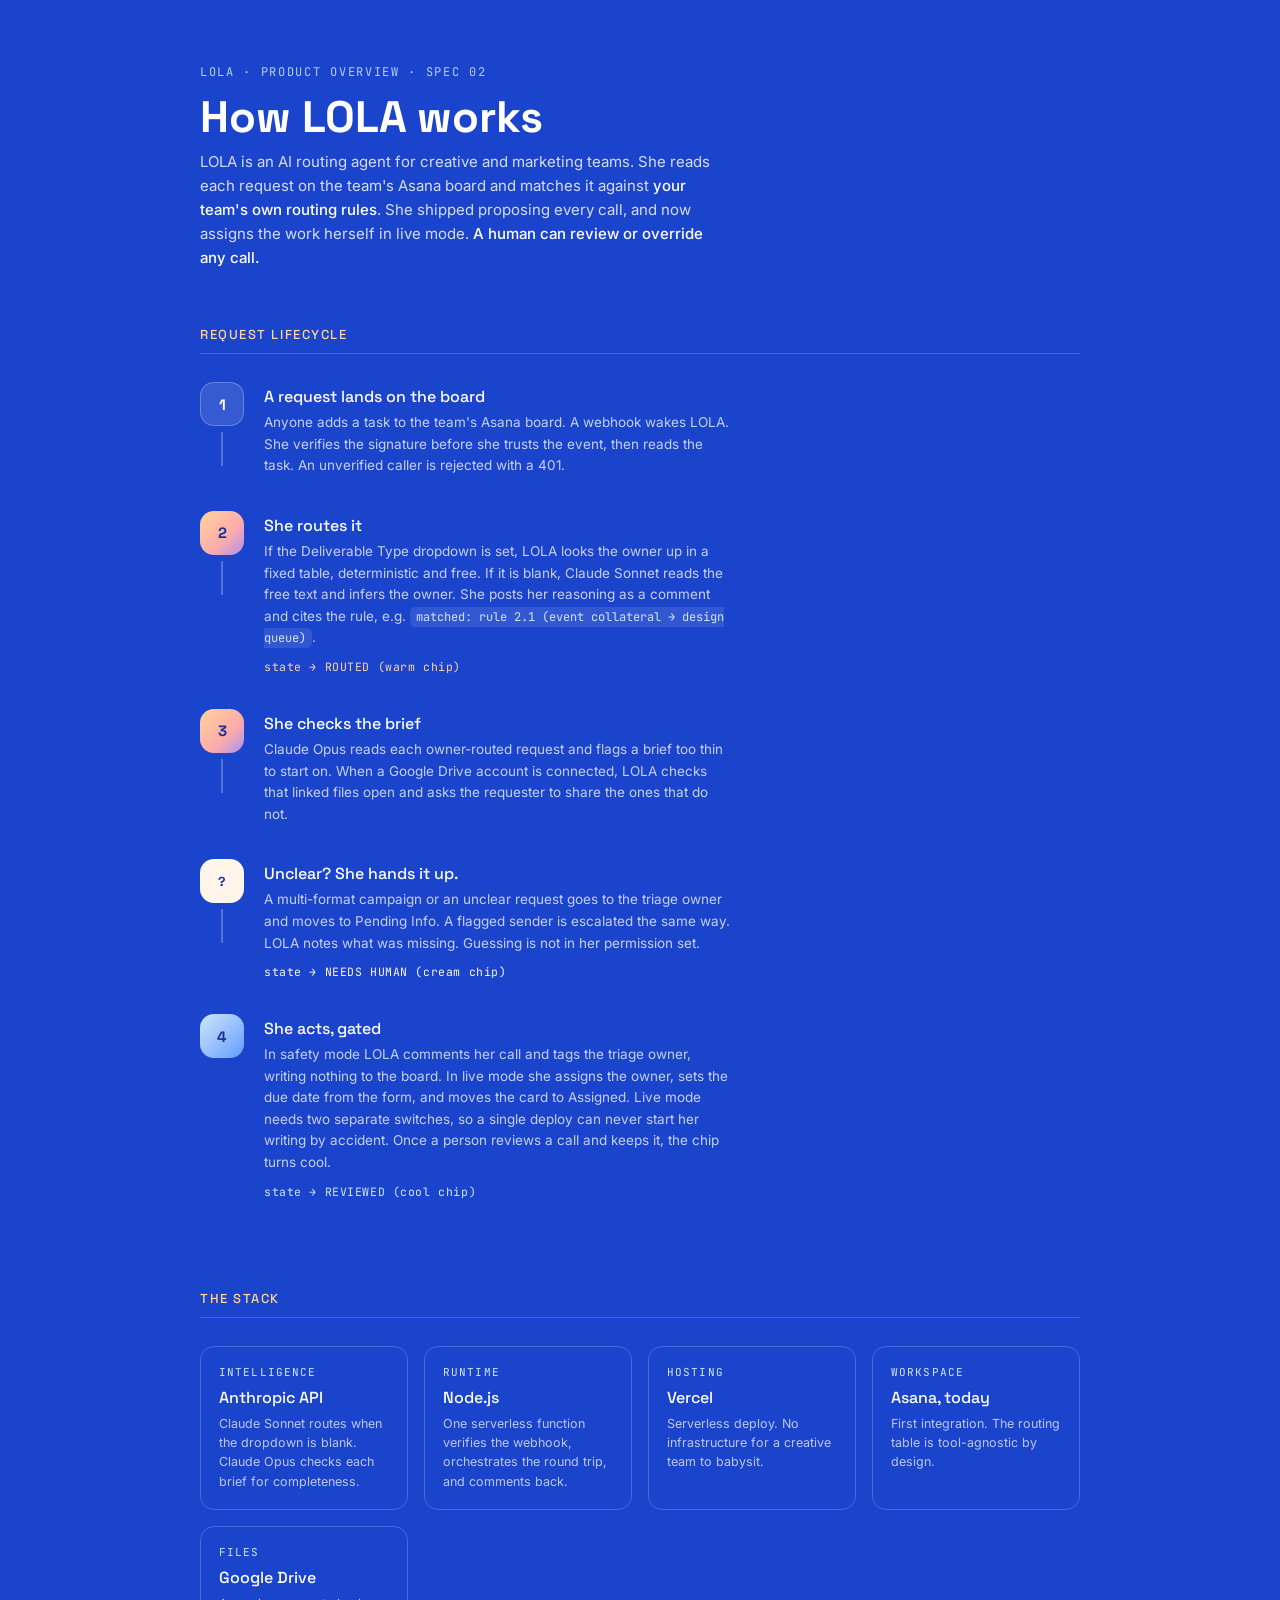
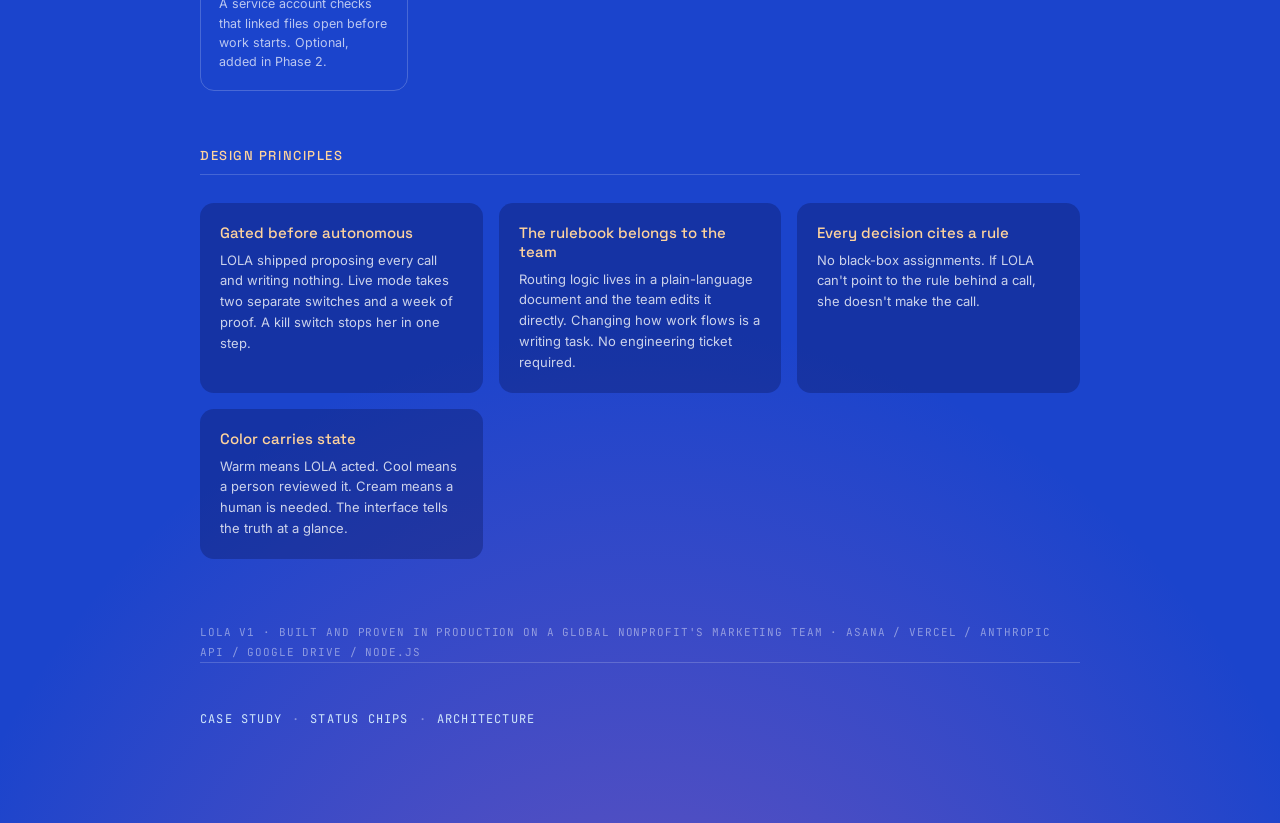
==== commit b8c1bcaf: "copy: rename cool chip Confirmed -> Reviewed Reflects that a human review is an optional look, not a" ====
--- a/specs/architecture.html
+++ b/specs/architecture.html
@@ -96,7 +96,7 @@
         <div class="stage-body">
           <p class="stage-title">She acts, gated</p>
           <p class="stage-copy">In safety mode LOLA comments her call and tags the triage owner, writing nothing to the board. In live mode she assigns the owner, sets the due date from the form, and moves the card to Assigned. Live mode needs two separate switches, so a single deploy can never start her writing by accident. Once a person reviews a call and keeps it, the chip turns cool.</p>
-          <p class="fork" style="color:var(--cool-a)">state → CONFIRMED (cool chip)</p>
+          <p class="fork" style="color:var(--cool-a)">state → REVIEWED (cool chip)</p>
         </div>
       </div>
 
@@ -151,7 +151,7 @@
       </div>
       <div class="principle">
         <h3>Color carries state</h3>
-        <p>Warm means LOLA acted. Cool means a person confirmed it. Cream means a human is needed. The interface tells the truth at a glance.</p>
+        <p>Warm means LOLA acted. Cool means a person reviewed it. Cream means a human is needed. The interface tells the truth at a glance.</p>
       </div>
     </div>
   </section>
--- a/assets/shared.css
+++ b/assets/shared.css
@@ -12,7 +12,7 @@
 .chip .dot{width:8px;height:8px;border-radius:50%;flex:none;background:var(--navy);}
 .chip-routed{background:linear-gradient(135deg,var(--warm-a),var(--warm-b) 55%,var(--warm-c));color:var(--navy);}
 .chip-routed .dot{animation:pulse 2.2s ease-in-out infinite;}
-.chip-confirmed{background:linear-gradient(135deg,var(--cool-a),var(--cool-b));color:var(--navy);}
+.chip-reviewed{background:linear-gradient(135deg,var(--cool-a),var(--cool-b));color:var(--navy);}
 .chip-human{background:var(--cream);color:var(--navy);}
 .chip.sm{padding:5px 12px;font-size:12px;}
 @keyframes pulse{0%,100%{opacity:1;}50%{opacity:.35;}}
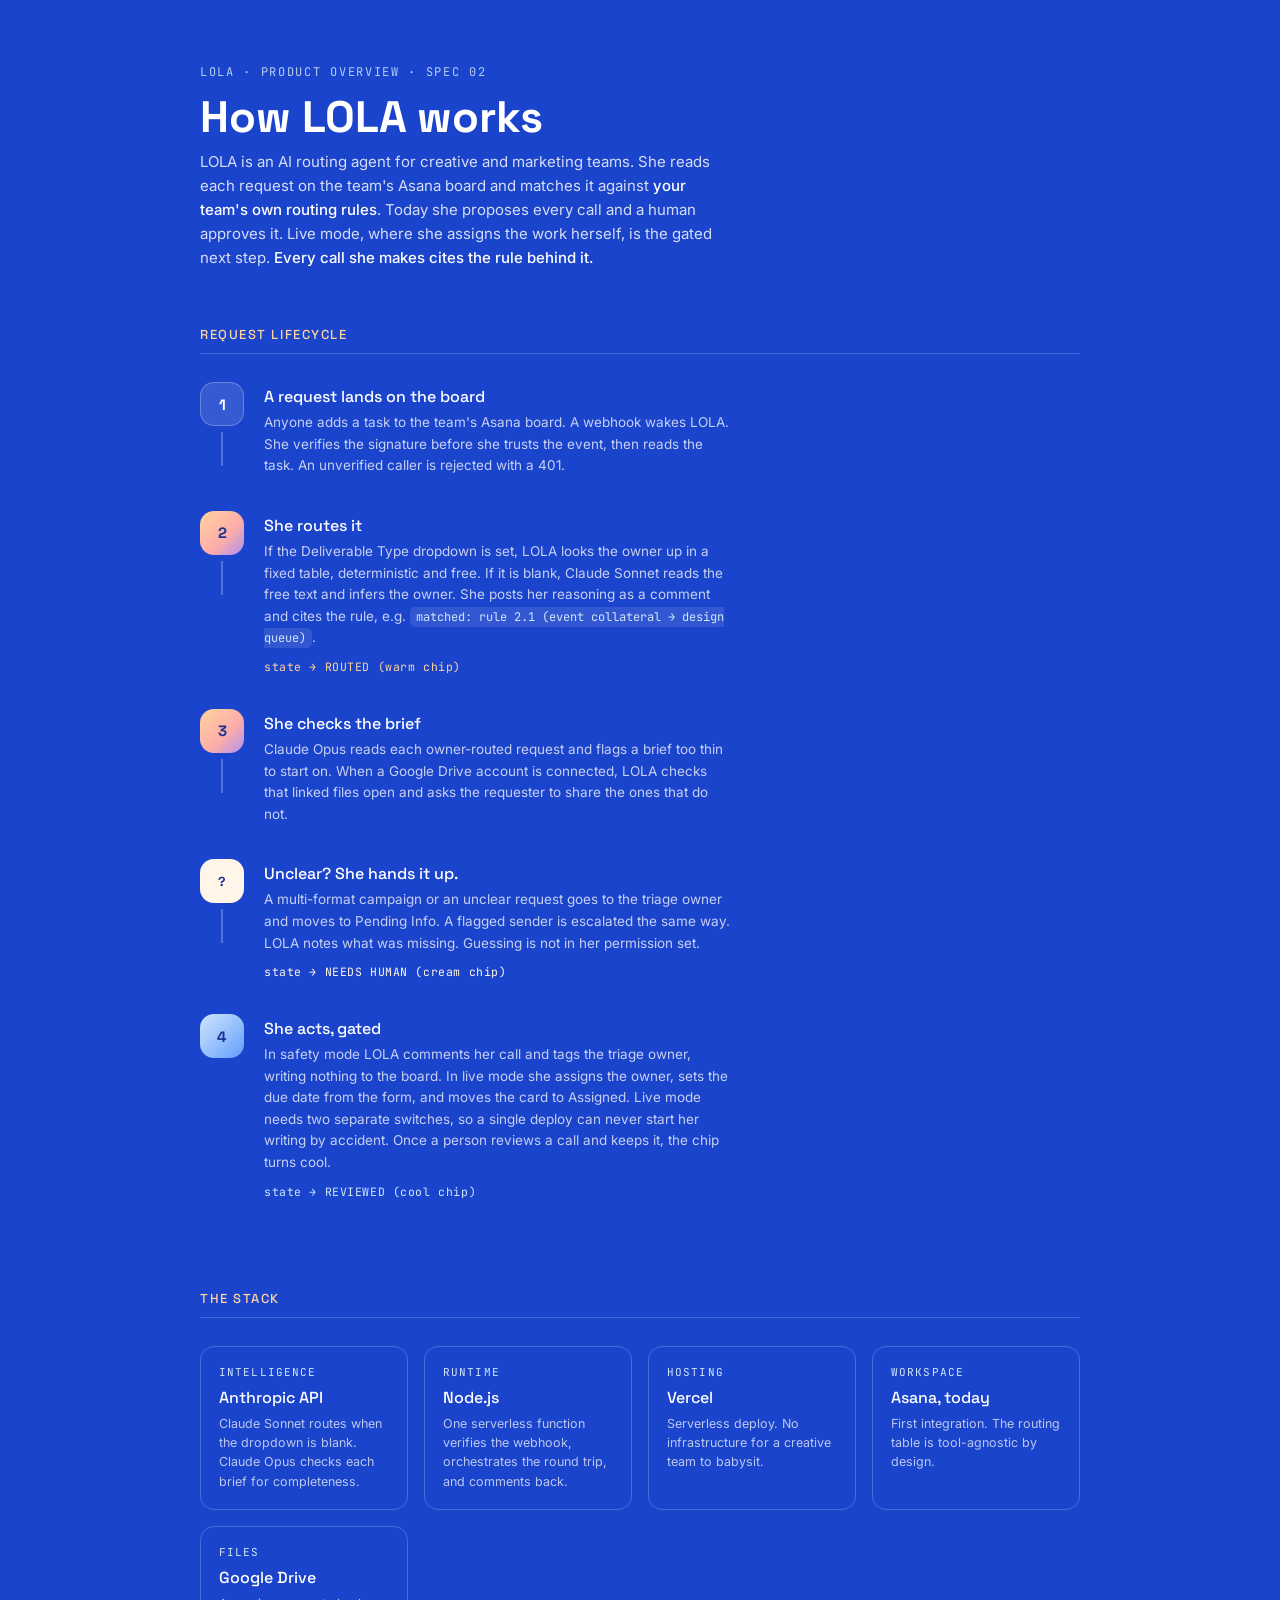
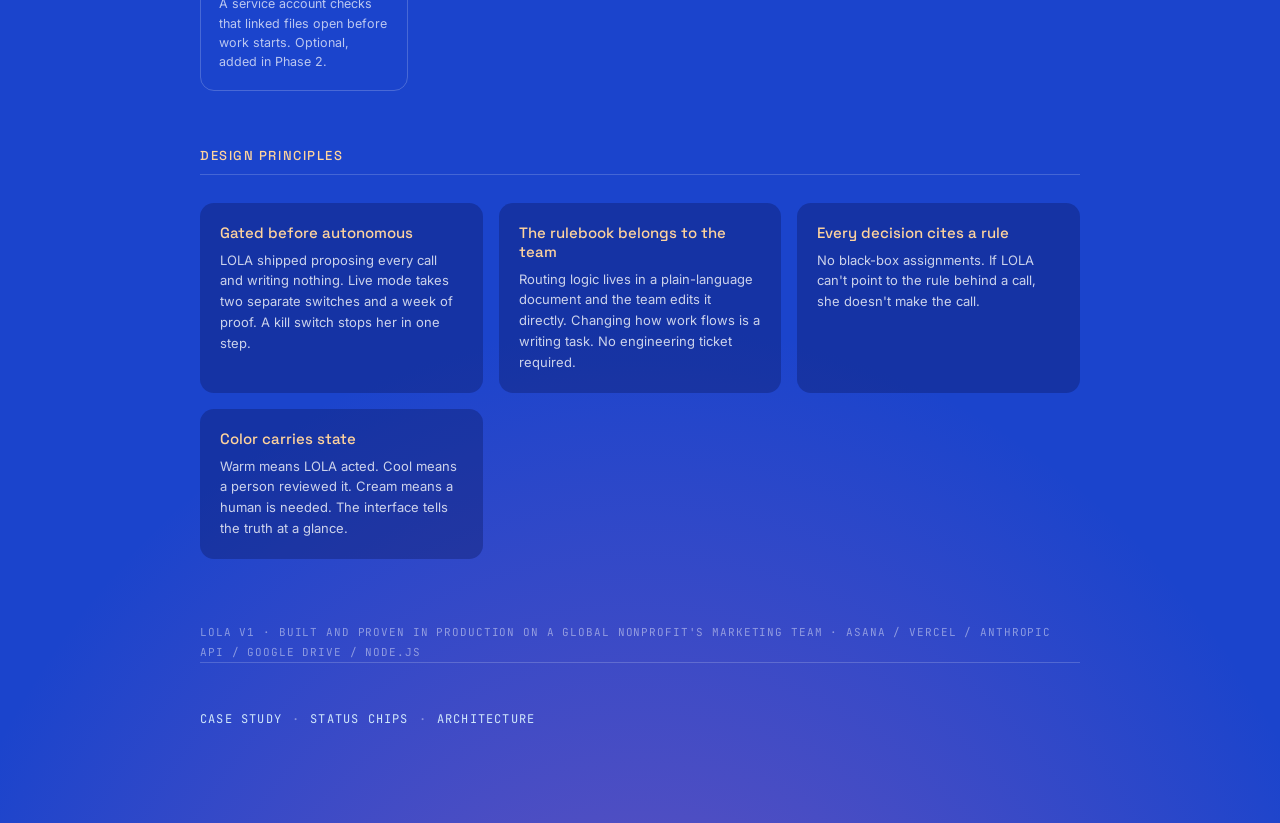
==== commit cfe6dd18: "content: correct status to safety mode, tell the real build story Site said 'in production, live mod" ====
--- a/specs/architecture.html
+++ b/specs/architecture.html
@@ -51,7 +51,7 @@
 <div class="sheet">
   <p class="eyebrow">LOLA · Product Overview · Spec 02</p>
   <h1>How LOLA works</h1>
-  <p class="lede">LOLA is an AI routing agent for creative and marketing teams. She reads each request on the team's Asana board and matches it against <strong>your team's own routing rules</strong>. She shipped proposing every call, and now assigns the work herself in live mode. <strong>A human can review or override any call.</strong></p>
+  <p class="lede">LOLA is an AI routing agent for creative and marketing teams. She reads each request on the team's Asana board and matches it against <strong>your team's own routing rules</strong>. Today she proposes every call and a human approves it. Live mode, where she assigns the work herself, is the gated next step. <strong>Every call she makes cites the rule behind it.</strong></p>
 
   <section>
     <h2>Request lifecycle</h2>
